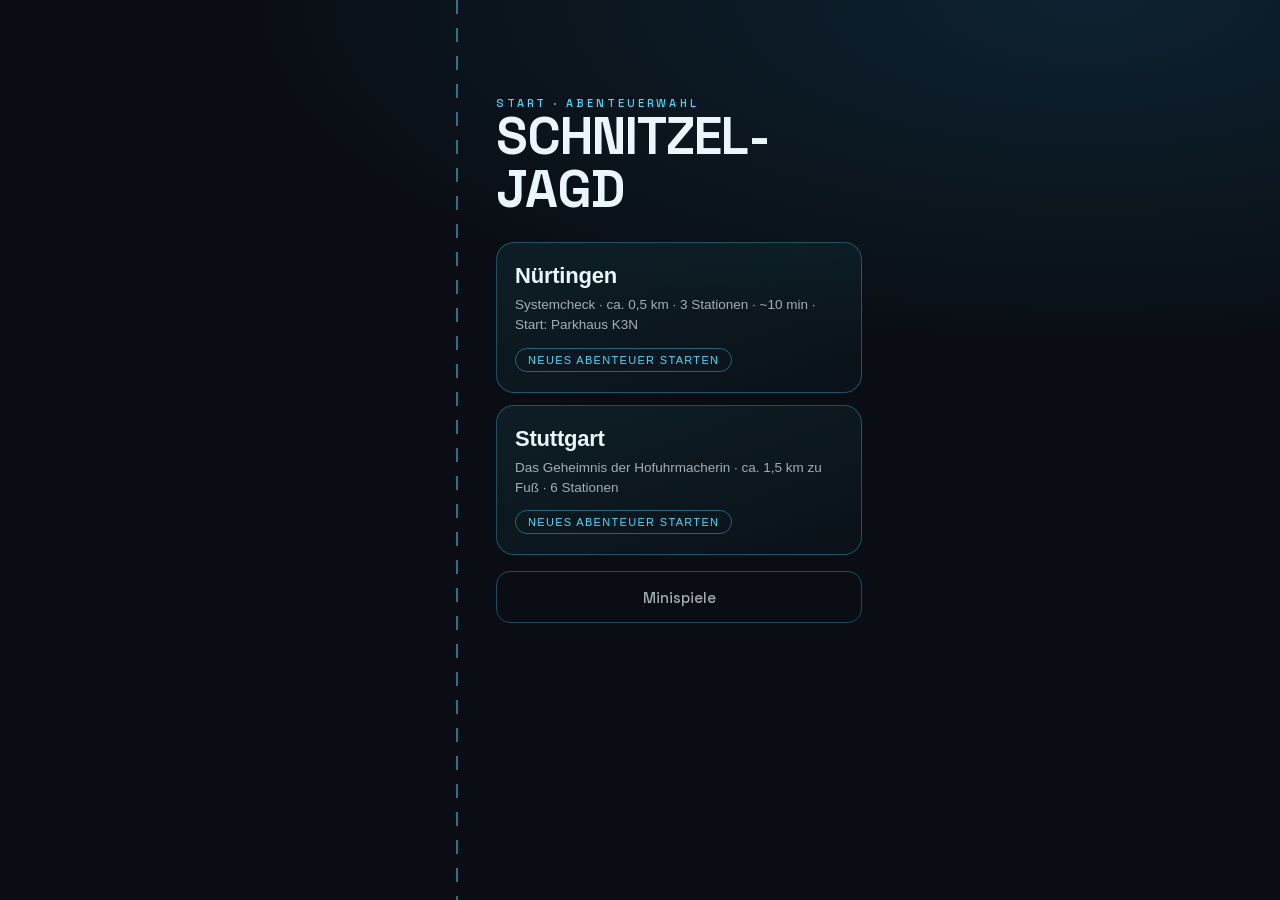
==== index.html @ fed9db00 "Lurch-Golf als drittes Minispiel, Runner heißt jetzt Lurch-Runner Minigolf auf drei Neon-Bahnen mit " ====
<!DOCTYPE html>
<html lang="de">
<head>
  <meta charset="UTF-8">
  <meta name="viewport" content="width=device-width, initial-scale=1.0, viewport-fit=cover">
  <meta name="theme-color" content="#0a0e14">
  <meta name="apple-mobile-web-app-capable" content="yes">
  <meta name="apple-mobile-web-app-status-bar-style" content="black-translucent">
  <meta name="apple-mobile-web-app-title" content="Schnitzeljagd">
  <meta name="robots" content="noindex, nofollow">
  <title>Schnitzeljagd</title>
  <link rel="manifest" href="manifest.webmanifest">
  <link rel="icon" href="icons/icon.svg" type="image/svg+xml">
  <link rel="apple-touch-icon" href="icons/icon-180.png">
  <link rel="stylesheet" href="css/style.css">
</head>
<body>

  <!-- Startbildschirm: Stadt wählen -->
  <section id="screen-start" class="screen active">
    <div class="start-hero">
      <p class="subtitle">Start · Abenteuerwahl</p>
      <h1 id="app-title">Schnitzel&shy;jagd</h1>
    </div>
    <div id="city-list" class="city-list"></div>
    <button id="btn-games" class="btn btn-ghost hidden">Minispiele</button>
  </section>

  <!-- Spielemodus: alle Minispiele frei spielbar -->
  <section id="screen-games" class="screen">
    <div class="start-hero">
      <p class="subtitle">Spielemodus · Freies Spiel</p>
      <h1>Mini&shy;spiele</h1>
    </div>
    <div id="game-list" class="city-list"></div>
    <p class="footnote">Die Spiele laufen hier mit Beispiel-Inhalten. In einer Schnitzeljagd kommen die Inhalte aus der jeweiligen Station.</p>
    <button id="btn-games-back" class="btn btn-ghost">Zurück</button>
  </section>

  <!-- Startcode-Abfrage für verschlüsselte Städte -->
  <section id="screen-code" class="screen">
    <div class="start-hero">
      <div class="start-emblem" aria-hidden="true">
        <svg viewBox="0 0 24 24" fill="none" stroke="currentColor" stroke-width="1.8" stroke-linecap="round" stroke-linejoin="round"><rect x="4" y="11" width="16" height="10" rx="2"/><path d="M8 11V7a4 4 0 0 1 8 0v4"/></svg>
      </div>
      <p class="subtitle" id="code-city-name"></p>
      <h1>Versiegelt</h1>
    </div>
    <div class="riddle-card">
      <div class="riddle-text">Dieses Abenteuer ist mit einem Geheimcode versiegelt. Gib den Startcode ein, den du bekommen hast.</div>
      <input id="code-input" type="text" autocomplete="off" autocapitalize="characters"
             placeholder="Startcode …">
      <button id="btn-code-ok" class="btn btn-primary">Siegel brechen</button>
      <div id="code-feedback" class="riddle-feedback"></div>
    </div>
    <button id="btn-code-back" class="btn btn-ghost">Zurück</button>
  </section>

  <!-- Story-Intro -->
  <section id="screen-intro" class="screen">
    <div class="paper">
      <h2 id="intro-title"></h2>
      <div id="intro-text" class="story-text"></div>
    </div>
    <button id="btn-start-hunt" class="btn btn-primary">Das Abenteuer beginnen</button>
    <button id="btn-back-home" class="btn btn-ghost">Zurück</button>
  </section>

  <!-- Station: hinlaufen + Rätsel -->
  <section id="screen-station" class="screen">
    <header class="hud">
      <button id="btn-menu-home" class="hud-btn" title="Zur Übersicht" aria-label="Zur Übersicht">
        <svg viewBox="0 0 24 24" fill="none" stroke="currentColor" stroke-width="1.8" stroke-linecap="round" stroke-linejoin="round"><path d="M3 10.5 12 3l9 7.5"/><path d="M5 9.5V21h14V9.5"/></svg>
      </button>
      <div class="progress-wrap">
        <div class="progress-label" id="progress-label"></div>
        <div class="progress-bar"><div id="progress-fill"></div></div>
      </div>
      <button id="btn-testmode" class="hud-btn" title="Testmodus" aria-label="Testmodus">
        <svg viewBox="0 0 24 24" fill="none" stroke="currentColor" stroke-width="1.8" stroke-linecap="round" stroke-linejoin="round"><circle cx="12" cy="12" r="3.2"/><path d="M12 2.8v3M12 18.2v3M2.8 12h3M18.2 12h3M5.5 5.5l2.1 2.1M16.4 16.4l2.1 2.1M18.5 5.5l-2.1 2.1M7.6 16.4l-2.1 2.1"/></svg>
      </button>
    </header>
    <div id="emblem-row" class="emblem-row"></div>

    <div class="paper">
      <h2 id="station-title"></h2>
      <div id="station-story" class="story-text"></div>
    </div>

    <!-- Phase 1: Auf dem Weg -->
    <div id="phase-travel" class="phase">
      <div class="compass-card">
        <div class="pulse-ring"></div>
        <div id="distance-display" class="distance">– m</div>
        <div id="gps-status" class="gps-status">Warte auf GPS-Signal …</div>
      </div>
      <button id="btn-arrived-manual" class="btn btn-ghost hidden">Ich stehe am Ziel – weiter zum Rätsel</button>
      <button id="btn-hint" class="btn btn-ghost">Ich brauche einen Tipp</button>
      <div id="hint-box" class="hint-box hidden"></div>
    </div>

    <!-- Phase 2: Angekommen, Rätsel lösen -->
    <div id="phase-riddle" class="phase hidden">
      <div class="arrived-banner">Du bist am Ziel</div>
      <div class="riddle-card">
        <div id="riddle-text" class="riddle-text"></div>
        <div id="choice-buttons" class="choice-buttons hidden"></div>
        <input id="riddle-input" type="text" autocomplete="off" autocapitalize="off"
               placeholder="Deine Antwort …">
        <button id="btn-check" class="btn btn-primary">Antwort prüfen</button>
        <div id="riddle-feedback" class="riddle-feedback"></div>
        <button id="btn-riddle-hint" class="btn btn-ghost">Rätsel-Tipp</button>
        <div id="riddle-hint-box" class="hint-box hidden"></div>
      </div>
    </div>
  </section>

  <!-- Station gelöst: Zwischenstory -->
  <section id="screen-solved" class="screen">
    <div class="solved-emblem" aria-hidden="true">
      <svg viewBox="0 0 24 24" fill="none" stroke="currentColor" stroke-width="1.8" stroke-linecap="round" stroke-linejoin="round"><circle cx="12" cy="12" r="9"/><path d="m8.5 12.5 2.3 2.3 4.7-5"/></svg>
    </div>
    <div class="paper">
      <div id="solved-text" class="story-text"></div>
    </div>
    <div id="solved-photo-slot"></div>
    <button id="btn-next-station" class="btn btn-primary">Weiter geht's</button>
  </section>

  <!-- Finale -->
  <section id="screen-finale" class="screen">
    <div class="finale-emblem" aria-hidden="true">
      <svg viewBox="0 0 24 24" fill="none" stroke="currentColor" stroke-width="1.8" stroke-linecap="round" stroke-linejoin="round"><path d="M5 21V4"/><path d="M5 4h13l-2.5 4L18 12H5"/></svg>
    </div>
    <div class="paper">
      <h2 id="finale-title"></h2>
      <div id="finale-text" class="story-text"></div>
      <div id="finale-personal" class="personal-note hidden"></div>
    </div>
    <div id="finale-photo-slot"></div>
    <button id="btn-album" class="btn btn-ghost">Unser Album</button>
    <button id="btn-cert" class="btn btn-ghost">Urkunde ansehen</button>
    <button id="btn-finish" class="btn btn-primary">Abenteuer abschließen</button>
  </section>

  <!-- Foto-Sektion (wird je nach Screen umgehängt) -->
  <div id="photo-section" class="photo-section hidden">
    <div id="photo-task" class="photo-task"></div>
    <img id="photo-preview" class="photo-preview hidden" alt="Euer Foto">
    <label class="btn btn-ghost photo-btn" for="photo-input">
      <svg viewBox="0 0 24 24" fill="none" stroke="currentColor" stroke-width="1.8" stroke-linecap="round" stroke-linejoin="round"><path d="M4 8h3l2-2.5h6L17 8h3a1 1 0 0 1 1 1v10a1 1 0 0 1-1 1H4a1 1 0 0 1-1-1V9a1 1 0 0 1 1-1Z"/><circle cx="12" cy="14" r="3.4"/></svg>
      Foto aufnehmen
    </label>
    <input id="photo-input" type="file" accept="image/*" capture="environment" hidden>
  </div>

  <!-- Album -->
  <section id="screen-album" class="screen">
    <p class="subtitle" id="album-subtitle"></p>
    <h2 class="album-title">Unser Album</h2>
    <div id="album-grid" class="album-grid"></div>
    <button id="btn-album-download" class="btn btn-ghost hidden">Alle Fotos herunterladen (ZIP)</button>
    <p class="footnote">Die Fotos bleiben nur auf diesem Handy gespeichert.</p>
    <button id="btn-album-back" class="btn btn-primary">Zurück</button>
  </section>

  <!-- Urkunde -->
  <section id="screen-cert" class="screen">
    <div class="cert" id="cert-card">
      <div class="cert-border">
        <div class="cert-emblem" aria-hidden="true">
          <svg viewBox="0 0 24 24" fill="none" stroke="currentColor" stroke-width="1.8" stroke-linecap="round" stroke-linejoin="round"><circle cx="12" cy="9" r="5.5"/><path d="m8.8 13.6-2 6.4 5.2-2.6 5.2 2.6-2-6.4"/></svg>
        </div>
        <div class="cert-heading">Urkunde</div>
        <div class="cert-sub">für das Bestehen der Schnitzeljagd</div>
        <div class="cert-title" id="cert-title"></div>
        <div class="cert-city" id="cert-city"></div>
        <div class="cert-stats" id="cert-stats"></div>
        <div class="cert-emblems" id="cert-emblems"></div>
        <div class="cert-date" id="cert-date"></div>
      </div>
    </div>
    <p class="footnote">Mach einen Screenshot als Andenken</p>
    <button id="btn-cert-back" class="btn btn-primary">Zurück</button>
  </section>

  <!-- Testmodus-Leiste -->
  <div id="testbar" class="testbar hidden">
    <span>Testmodus</span>
    <button id="btn-teleport" class="btn-mini">Zum Ziel teleportieren</button>
    <button id="btn-test-off" class="btn-mini">Aus</button>
  </div>

  <!-- Vollbild-Rahmen für Minispiele -->
  <div id="game-overlay" class="game-overlay hidden" role="dialog" aria-modal="true" aria-label="Minispiel">
    <div class="game-topbar">
      <button id="btn-game-close" class="hud-btn" aria-label="Spiel beenden">
        <svg viewBox="0 0 24 24" fill="none" stroke="currentColor" stroke-width="1.8" stroke-linecap="round" stroke-linejoin="round"><path d="M6 6l12 12M18 6 6 18"/></svg>
      </button>
      <span id="game-status" class="game-status"></span>
    </div>
    <div id="game-host" class="game-host"></div>
    <div id="game-result" class="game-result hidden">
      <p class="subtitle">Geschafft</p>
      <h2 id="game-result-text"></h2>
      <button id="btn-game-again" class="btn btn-primary">Nochmal spielen</button>
      <button id="btn-game-done" class="btn btn-ghost">Zurück zur Auswahl</button>
    </div>
  </div>

  <canvas id="confetti" class="confetti hidden"></canvas>

  <script src="js/crypto.js"></script>
  <script src="games/memory.js"></script>
  <script src="games/runner.js"></script>
  <script src="games/golf.js"></script>
  <script src="js/app.js"></script>
</body>
</html>
---- css/style.css ----
/* ── Schnitzeljagd – Design-System „Neon-Route" ──────────────────
 * Dunkel, technisch-sportlich. Cyan als einziger Akzent,
 * Space Grotesk als einzige Schrift, links die animierte
 * Route-Linie als roter Faden durch alle Screens.
 */

@font-face {
  font-family: 'Space Grotesk';
  src: url('../fonts/space-grotesk.woff2') format('woff2');
  font-weight: 300 700;
  font-style: normal;
  font-display: swap;
}

:root {
  --bg: #0a0e14;
  --cyan: #40dcff;
  --cyan-30: rgba(64, 220, 255, 0.3);
  --cyan-40: rgba(64, 220, 255, 0.4);
  --cyan-50: rgba(64, 220, 255, 0.5);
  --text: #eaf6fb;
  --text-2: rgba(234, 246, 251, 0.68);
  --text-3: rgba(234, 246, 251, 0.42);
  --on-cyan: #04121a;
  --paper: #ffffff;
  --paper-ink: #10151c;
  --paper-ink-2: #4b5865;
  --paper-line: #dde5ec;
  --ok: #4ade80;
  --err: #fb7185;
  --radius-card: 18px;
  --radius-btn: 14px;
}

* { box-sizing: border-box; margin: 0; padding: 0; }

html, body { min-height: 100%; }

body {
  font-family: 'Space Grotesk', -apple-system, sans-serif;
  background: radial-gradient(120% 70% at 85% 0%, #0d2230 0%, var(--bg) 55%) fixed;
  color: var(--text);
  padding: env(safe-area-inset-top) 0 env(safe-area-inset-bottom);
  overflow-x: hidden;
}

/* ── Screens: Route-Linie links, Content rechts eingerückt ── */
.screen {
  display: none;
  position: relative;
  flex-direction: column;
  gap: 16px;
  max-width: 480px;
  margin: 0 auto;
  padding: 28px 18px 90px 96px;
  min-height: 100vh;
}
.screen.active { display: flex; }

/* Die Route: animierte gestrichelte Linie, wandert langsam nach oben */
.screen::before {
  content: '';
  position: absolute;
  left: 56px;
  top: 0;
  bottom: 0;
  width: 2px;
  background-image: linear-gradient(
    to bottom,
    var(--cyan-50) 0, var(--cyan-50) 14px,
    transparent 14px, transparent 28px
  );
  background-size: 2px 28px;
  animation: dashMove 1.4s linear infinite;
  pointer-events: none;
}
@keyframes dashMove {
  to { background-position-y: -28px; }
}

@media (prefers-reduced-motion: reduce) {
  .screen::before, .pulse-ring, .emblem.current { animation: none !important; }
}

/* Einblenden: dezent von unten */
.screen.active > * {
  animation: slideUp 0.45s cubic-bezier(0.16, 1, 0.3, 1) backwards;
}
.screen.active > *:nth-child(2) { animation-delay: 0.05s; }
.screen.active > *:nth-child(3) { animation-delay: 0.10s; }
.screen.active > *:nth-child(4) { animation-delay: 0.15s; }
.screen.active > *:nth-child(n+5) { animation-delay: 0.20s; }
@keyframes slideUp {
  from { opacity: 0; transform: translateY(14px); }
}

.hidden { display: none !important; }

/* ── Typografie ── */
.eyebrow, .subtitle, .progress-label, #album-subtitle {
  font-size: 11px;
  font-weight: 500;
  text-transform: uppercase;
  letter-spacing: 0.28em;
  color: var(--cyan);
}
h1 {
  font-size: clamp(38px, 12.5vw, 52px);
  font-weight: 700;
  text-transform: uppercase;
  letter-spacing: -0.02em;
  line-height: 1.02;
  color: var(--text);
}
h2 { font-size: 20px; font-weight: 700; letter-spacing: -0.01em; }

/* ── Neon-Karten (Grundbaustein) ── */
.city-card, .compass-card, .riddle-card, .hint-box, .photo-section {
  border: 1px solid var(--cyan-30);
  border-radius: var(--radius-card);
  background: linear-gradient(160deg, rgba(64, 220, 255, 0.08), rgba(64, 220, 255, 0.02));
  animation: glowPulse 3s ease-in-out infinite;
}
@keyframes glowPulse {
  0%, 100% { box-shadow: 0 0 14px rgba(64, 220, 255, 0.10), inset 0 0 14px rgba(64, 220, 255, 0.04); }
  50%      { box-shadow: 0 0 26px rgba(64, 220, 255, 0.22), inset 0 0 20px rgba(64, 220, 255, 0.08); }
}

/* ── Start ── */
.start-hero { margin-top: 6vh; }
.start-hero .subtitle { margin-top: 14px; }
.start-emblem { color: var(--cyan); margin-bottom: 18px; }
.start-emblem svg { width: 44px; height: 44px; }

.city-list { display: flex; flex-direction: column; gap: 12px; margin-top: 10px; }

.city-card {
  padding: 20px 18px;
  text-align: left;
  color: var(--text);
  cursor: pointer;
  transition: transform 0.15s ease;
}
.city-card:active { transform: scale(0.98); }
.city-card .city-name { font-weight: 700; font-size: 22px; letter-spacing: -0.01em; }
.city-card .city-tagline { color: var(--text-2); font-size: 13.5px; margin-top: 6px; line-height: 1.5; }
.city-card .city-progress {
  display: inline-block;
  margin-top: 12px;
  padding: 5px 12px;
  border: 1px solid var(--cyan-40);
  border-radius: 999px;
  font-size: 11px;
  font-weight: 500;
  text-transform: uppercase;
  letter-spacing: 0.12em;
  color: var(--cyan);
}

.footnote { color: var(--text-3); font-size: 12.5px; line-height: 1.6; margin-top: auto; }

/* ── Papier: modernes weißes Blatt für Story & Urkunde ── */
.paper {
  background: var(--paper);
  color: var(--paper-ink);
  border: 1px solid var(--paper-line);
  border-radius: var(--radius-card);
  padding: 22px 20px;
  box-shadow: 0 18px 44px rgba(0, 0, 0, 0.5);
}
.paper h2 { margin-bottom: 12px; }
.story-text { font-size: 15px; line-height: 1.7; white-space: pre-line; }

/* ── Buttons ── */
.btn {
  font-family: inherit;
  border: none;
  border-radius: var(--radius-btn);
  min-height: 52px;
  padding: 14px 18px;
  font-size: 16px;
  font-weight: 700;
  cursor: pointer;
  width: 100%;
  transition: transform 0.15s ease, box-shadow 0.15s ease;
}
.btn-primary {
  background: var(--cyan);
  color: var(--on-cyan);
  box-shadow: 0 6px 28px rgba(64, 220, 255, 0.45);
}
.btn-primary:hover { transform: translateY(-2px); box-shadow: 0 10px 36px rgba(64, 220, 255, 0.6); }
.btn-primary:active { transform: translateY(0); }
.btn-ghost {
  background: transparent;
  color: var(--text-2);
  border: 1px solid var(--cyan-30);
  font-weight: 500;
  font-size: 15px;
}
.btn-ghost:hover { border-color: var(--cyan-50); color: var(--text); }

/* ── HUD ── */
.hud { display: flex; align-items: center; gap: 12px; }
.hud-btn {
  background: transparent;
  border: 1px solid var(--cyan-30);
  border-radius: 12px;
  width: 42px;
  height: 42px;
  display: inline-flex;
  align-items: center;
  justify-content: center;
  cursor: pointer;
  color: var(--cyan);
  flex-shrink: 0;
}
.hud-btn svg { width: 20px; height: 20px; }
.progress-wrap { flex: 1; }
.progress-label { margin-bottom: 6px; text-align: center; display: block; }
.progress-bar {
  height: 4px;
  background: rgba(64, 220, 255, 0.12);
  border-radius: 99px;
  overflow: hidden;
}
#progress-fill {
  height: 100%;
  width: 0%;
  background: var(--cyan);
  border-radius: 99px;
  transition: width 0.6s ease;
  box-shadow: 0 0 10px rgba(64, 220, 255, 0.8);
}

/* ── Stations-Punkte auf der Route-Linie ── */
.emblem-row {
  position: absolute;
  left: 56px;
  top: 150px;
  transform: translateX(-50%);
  display: flex;
  flex-direction: column;
  gap: 26px;
  z-index: 1;
}
.emblem {
  width: 13px;
  height: 13px;
  border-radius: 50%;
  border: 2px solid rgba(64, 220, 255, 0.35);
  background: var(--bg);
  transition: all 0.4s ease;
}
.emblem.earned { border-color: var(--cyan); }
.emblem.current {
  width: 17px;
  height: 17px;
  background: var(--cyan);
  border-color: var(--cyan);
  animation: dotPulse 2.2s ease-out infinite;
}
@keyframes dotPulse {
  0%   { box-shadow: 0 0 0 0 rgba(64, 220, 255, 0.5); }
  70%  { box-shadow: 0 0 0 14px rgba(64, 220, 255, 0); }
  100% { box-shadow: 0 0 0 0 rgba(64, 220, 255, 0); }
}

/* ── Kompass / Distanz ── */
.phase { display: flex; flex-direction: column; gap: 14px; }
.compass-card {
  position: relative;
  padding: 32px 16px;
  text-align: center;
  overflow: hidden;
}
.compass-card.near { border-color: rgba(74, 222, 128, 0.5); }
.pulse-ring {
  position: absolute;
  top: 50%; left: 50%;
  width: 140px; height: 140px;
  border: 1.5px solid var(--cyan);
  border-radius: 50%;
  transform: translate(-50%, -50%);
  opacity: 0;
  /* --pulse wird von der App je nach Zielnähe gesetzt: nah = schnell */
  animation: pulse var(--pulse, 2.4s) ease-out infinite;
  pointer-events: none;
}
.compass-card.near .pulse-ring { border-color: var(--ok); }
@keyframes pulse {
  0%   { transform: translate(-50%, -50%) scale(0.4); opacity: 0.55; }
  100% { transform: translate(-50%, -50%) scale(1.6); opacity: 0; }
}
.distance {
  font-size: 48px;
  font-weight: 700;
  letter-spacing: -0.02em;
  color: var(--cyan);
}
.gps-status { color: var(--text-3); font-size: 13px; margin-top: 8px; }

.hint-box {
  animation: none;
  border-left: 2px solid var(--cyan);
  border-radius: 0 var(--radius-card) var(--radius-card) 0;
  padding: 14px 16px;
  font-size: 14.5px;
  line-height: 1.6;
  color: var(--text-2);
}
.hint-box a { color: var(--cyan); }

/* ── Rätsel ── */
.arrived-banner {
  font-size: 11px;
  font-weight: 500;
  text-transform: uppercase;
  letter-spacing: 0.28em;
  color: var(--ok);
  text-align: center;
}
.riddle-card {
  padding: 20px 16px;
  display: flex;
  flex-direction: column;
  gap: 12px;
}
.riddle-text { font-size: 15.5px; line-height: 1.65; color: var(--text); }
#riddle-input, #code-input {
  font-family: inherit;
  background: rgba(64, 220, 255, 0.05);
  border: 1px solid var(--cyan-30);
  border-radius: var(--radius-btn);
  padding: 14px;
  font-size: 16px;
  color: var(--text);
  width: 100%;
}
#riddle-input:focus, #code-input:focus {
  outline: none;
  border-color: var(--cyan);
  box-shadow: 0 0 0 3px rgba(64, 220, 255, 0.18);
}
.riddle-feedback { min-height: 22px; font-size: 14px; text-align: center; }
.riddle-feedback.ok { color: var(--ok); }
.riddle-feedback.err { color: var(--err); }

/* ── Multiple Choice ── */
.choice-buttons { display: flex; flex-direction: column; gap: 10px; }
.btn-choice {
  background: rgba(64, 220, 255, 0.04);
  border: 1px solid var(--cyan-30);
  color: var(--text);
  font-weight: 500;
  font-size: 15px;
  text-align: left;
  min-height: 48px;
}
.btn-choice.choice-ok {
  border-color: var(--ok);
  color: var(--ok);
  box-shadow: 0 0 14px rgba(74, 222, 128, 0.35);
}
.btn-choice.choice-err { border-color: var(--err); color: var(--err); opacity: 0.55; }

/* ── Startcode / Siegel ── */
.seal-break {
  animation: sealBreak 0.7s cubic-bezier(0.36, 0.07, 0.19, 0.97) forwards !important;
}
@keyframes sealBreak {
  0%   { transform: rotate(0); }
  20%  { transform: rotate(-12deg) scale(1.05); }
  40%  { transform: rotate(10deg) scale(1.12); }
  60%  { transform: rotate(-6deg) scale(1.2); filter: drop-shadow(0 0 30px rgba(64, 220, 255, 0.9)); }
  100% { transform: scale(1.6); opacity: 0; filter: drop-shadow(0 0 44px rgba(64, 220, 255, 1)); }
}

/* ── Foto-Momente ── */
.photo-section {
  display: flex;
  flex-direction: column;
  gap: 10px;
  border-style: dashed;
  padding: 16px;
  animation: none;
}
.photo-task { font-size: 14.5px; line-height: 1.55; color: var(--text-2); }
.photo-btn {
  display: inline-flex;
  align-items: center;
  justify-content: center;
  gap: 8px;
  color: var(--cyan);
}
.photo-btn svg { width: 18px; height: 18px; }
.photo-preview {
  width: 100%;
  border-radius: 12px;
  max-height: 320px;
  object-fit: cover;
}

/* ── Album ── */
.album-title { margin-top: 10px; }
.album-grid {
  display: grid;
  grid-template-columns: 1fr 1fr;
  gap: 12px;
}
.album-item {
  background: var(--paper);
  border: 1px solid var(--paper-line);
  border-radius: 12px;
  padding: 7px 7px 9px;
  box-shadow: 0 10px 26px rgba(0, 0, 0, 0.45);
}
.album-item img {
  width: 100%;
  aspect-ratio: 1;
  object-fit: cover;
  border-radius: 8px;
  display: block;
}
.album-item figcaption {
  color: var(--paper-ink);
  font-size: 11.5px;
  font-weight: 500;
  text-align: center;
  margin-top: 6px;
}
.album-download {
  display: block;
  text-align: center;
  font-size: 10.5px;
  font-weight: 500;
  text-transform: uppercase;
  letter-spacing: 0.12em;
  color: var(--paper-ink-2);
  margin-top: 3px;
  text-decoration: none;
}
.album-link {
  background: transparent;
  border: 1px solid var(--cyan-30);
  border-radius: var(--radius-btn);
  padding: 13px;
  font-family: inherit;
  font-size: 14px;
  font-weight: 500;
  color: var(--text-2);
  cursor: pointer;
}

/* ── Gelöst / Finale ── */
.solved-emblem, .finale-emblem {
  color: var(--cyan);
  text-align: left;
  margin-top: 5vh;
  animation: pop 0.5s ease;
}
.solved-emblem svg, .finale-emblem svg { width: 46px; height: 46px; }
@keyframes pop {
  0% { transform: scale(0.3); opacity: 0; }
  70% { transform: scale(1.15); }
  100% { transform: scale(1); opacity: 1; }
}
.personal-note {
  margin-top: 18px;
  padding: 16px;
  border: 1px dashed var(--cyan-40);
  border-radius: 12px;
  font-style: italic;
  font-size: 15.5px;
  line-height: 1.65;
  white-space: pre-line;
  color: var(--paper-ink);
}

/* ── Urkunde: modernes weißes Blatt ── */
.cert {
  background: var(--paper);
  border: 1px solid var(--paper-line);
  border-radius: var(--radius-card);
  padding: 12px;
  box-shadow: 0 18px 44px rgba(0, 0, 0, 0.5);
  margin-top: 3vh;
}
.cert-border {
  border: 1px solid var(--paper-line);
  border-radius: 12px;
  padding: 26px 16px;
  text-align: center;
  color: var(--paper-ink);
  display: flex;
  flex-direction: column;
  gap: 10px;
}
.cert-emblem { color: #0e9cbf; }
.cert-emblem svg { width: 40px; height: 40px; }
.cert-heading {
  font-size: 26px;
  font-weight: 700;
  letter-spacing: 0.12em;
  text-transform: uppercase;
}
.cert-sub { color: #0e9cbf; }
.cert-title { font-size: 18px; font-weight: 700; margin-top: 6px; }
.cert-city {
  font-size: 12px;
  font-weight: 500;
  text-transform: uppercase;
  letter-spacing: 0.2em;
  color: var(--paper-ink-2);
}
.cert-stats { font-size: 14px; line-height: 1.7; margin-top: 8px; color: var(--paper-ink-2); }
.cert-emblems {
  display: flex;
  justify-content: center;
  gap: 8px;
  position: static;
  transform: none;
  flex-direction: row;
  margin-top: 6px;
}
.cert-emblems .emblem {
  width: 12px; height: 12px;
  border-color: #0e9cbf;
  background: #0e9cbf;
  animation: none;
}
.cert-date { font-size: 13px; color: var(--paper-ink-2); margin-top: 4px; }

/* ── Konfetti ── */
.confetti {
  position: fixed;
  inset: 0;
  pointer-events: none;
  z-index: 100;
}

/* ── Minispiele: Vollbild-Rahmen ── */
body.game-open { overflow: hidden; }
.game-overlay {
  position: fixed;
  inset: 0;
  z-index: 80;
  display: flex;
  flex-direction: column;
  background: radial-gradient(120% 70% at 85% 0%, #0d2230 0%, var(--bg) 55%);
  padding: env(safe-area-inset-top) env(safe-area-inset-right)
           env(safe-area-inset-bottom) env(safe-area-inset-left);
  overscroll-behavior: contain;
  animation: slideUp 0.35s cubic-bezier(0.16, 1, 0.3, 1);
}
.game-topbar {
  flex: 0 0 auto;
  display: flex;
  align-items: center;
  gap: 12px;
  padding: 10px 16px 0;
}
.hud-btn svg { pointer-events: none; }
.game-status {
  font-size: 11px;
  font-weight: 500;
  text-transform: uppercase;
  letter-spacing: 0.28em;
  color: var(--text-3);
}
.game-host {
  flex: 1 1 auto;
  min-height: 0;
  position: relative;
}
.game-result {
  position: absolute;
  left: 16px;
  right: 16px;
  bottom: calc(16px + env(safe-area-inset-bottom));
  display: flex;
  flex-direction: column;
  gap: 12px;
  padding: 20px 18px;
  border: 1px solid var(--cyan-30);
  border-radius: var(--radius-card);
  background: rgba(10, 14, 20, 0.96);
  box-shadow: 0 -10px 40px rgba(0, 0, 0, 0.6);
  animation: slideUp 0.4s cubic-bezier(0.16, 1, 0.3, 1);
}
.game-result h2 { color: var(--ok); text-transform: uppercase; letter-spacing: -0.02em; }

/* ── Testmodus ── */
.testbar {
  position: fixed;
  bottom: 0; left: 0; right: 0;
  background: rgba(10, 14, 20, 0.92);
  border-top: 1px solid var(--cyan-30);
  display: flex;
  align-items: center;
  justify-content: center;
  gap: 10px;
  padding: 10px calc(10px + env(safe-area-inset-bottom)) 10px 10px;
  font-size: 11px;
  font-weight: 500;
  text-transform: uppercase;
  letter-spacing: 0.15em;
  color: var(--text-3);
  z-index: 50;
}
.btn-mini {
  font-family: inherit;
  background: transparent;
  color: var(--cyan);
  border: 1px solid var(--cyan-40);
  border-radius: 8px;
  padding: 7px 10px;
  font-size: 11px;
  text-transform: uppercase;
  letter-spacing: 0.1em;
  cursor: pointer;
}
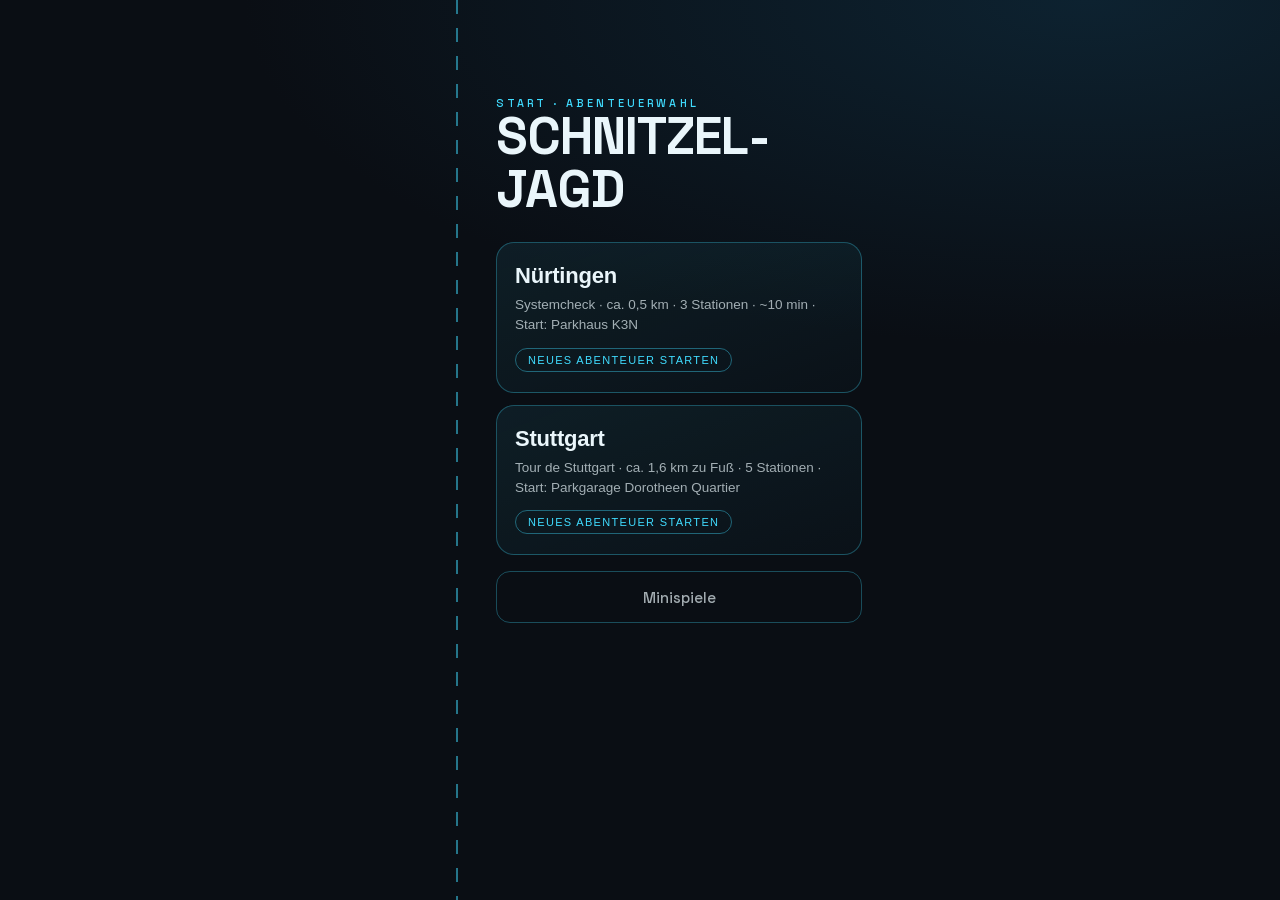
==== commit 070e3050: "Finale-Ziel mit Fußweg-Knopf, datumsfreundliche Startcodes, neue Stuttgart-Texte Neues optionales Fe" ====
--- a/index.html
+++ b/index.html
@@ -12,6 +12,7 @@
   <link rel="manifest" href="manifest.webmanifest">
   <link rel="icon" href="icons/icon.svg" type="image/svg+xml">
   <link rel="apple-touch-icon" href="icons/icon-180.png">
+  <link rel="stylesheet" href="vendor/leaflet/leaflet.css">
   <link rel="stylesheet" href="css/style.css">
 </head>
 <body>
@@ -24,6 +25,7 @@
     </div>
     <div id="city-list" class="city-list"></div>
     <button id="btn-games" class="btn btn-ghost hidden">Minispiele</button>
+    <p id="app-version" class="app-version"></p>
   </section>
 
   <!-- Spielemodus: alle Minispiele frei spielbar -->
@@ -89,7 +91,19 @@
 
     <!-- Phase 1: Auf dem Weg -->
     <div id="phase-travel" class="phase">
-      <div class="compass-card">
+      <!-- Weg-Phase: Karte bis in die Nähe des Ziels -->
+      <div id="map-card" class="map-card hidden">
+        <div id="nav-map" class="nav-map"></div>
+        <div class="map-badge">
+          <span id="map-distance" class="map-distance">– m</span>
+          <span id="map-status" class="map-status">Folge der Karte in den Zielbereich</span>
+        </div>
+        <button id="btn-recenter" class="map-recenter hidden" aria-label="Karte auf mich zentrieren">
+          <svg viewBox="0 0 24 24" fill="none" stroke="currentColor" stroke-width="1.8" stroke-linecap="round" stroke-linejoin="round"><circle cx="12" cy="12" r="3.5"/><path d="M12 2.5v3M12 18.5v3M2.5 12h3M18.5 12h3"/></svg>
+        </button>
+      </div>
+      <!-- Such-Phase: wärmer/kälter -->
+      <div id="compass-card" class="compass-card">
         <div class="pulse-ring"></div>
         <div id="distance-display" class="distance">– m</div>
         <div id="gps-status" class="gps-status">Warte auf GPS-Signal …</div>
@@ -127,6 +141,19 @@
     <button id="btn-next-station" class="btn btn-primary">Weiter geht's</button>
   </section>
 
+  <!-- Spiel-Schritt: Challenge an einer Station (station.challenge) oder
+       Schlussspiel nach der letzten Station (finale.game) -->
+  <section id="screen-lastgame" class="screen">
+    <div class="start-hero">
+      <p id="lastgame-eyebrow" class="subtitle">Finale · Ein letzter Schritt</p>
+    </div>
+    <div class="paper">
+      <h2 id="lastgame-title"></h2>
+      <div id="lastgame-story" class="story-text"></div>
+    </div>
+    <button id="btn-lastgame-start" class="btn btn-primary">Spiel starten</button>
+  </section>
+
   <!-- Finale -->
   <section id="screen-finale" class="screen">
     <div class="finale-emblem" aria-hidden="true">
@@ -137,10 +164,11 @@
       <div id="finale-text" class="story-text"></div>
       <div id="finale-personal" class="personal-note hidden"></div>
     </div>
+    <a id="btn-destination" class="btn btn-primary btn-link hidden" target="_blank" rel="noopener"></a>
     <div id="finale-photo-slot"></div>
     <button id="btn-album" class="btn btn-ghost">Unser Album</button>
     <button id="btn-cert" class="btn btn-ghost">Urkunde ansehen</button>
-    <button id="btn-finish" class="btn btn-primary">Abenteuer abschließen</button>
+    <button id="btn-finish" class="btn btn-ghost">Abenteuer abschließen</button>
   </section>
 
   <!-- Foto-Sektion (wird je nach Screen umgehängt) -->
@@ -187,7 +215,8 @@
   <!-- Testmodus-Leiste -->
   <div id="testbar" class="testbar hidden">
     <span>Testmodus</span>
-    <button id="btn-teleport" class="btn-mini">Zum Ziel teleportieren</button>
+    <button id="btn-step" class="btn-mini">Näher</button>
+    <button id="btn-teleport" class="btn-mini">Zum Ziel</button>
     <button id="btn-test-off" class="btn-mini">Aus</button>
   </div>
 
@@ -210,10 +239,12 @@
 
   <canvas id="confetti" class="confetti hidden"></canvas>
 
+  <script src="vendor/leaflet/leaflet.js"></script>
   <script src="js/crypto.js"></script>
   <script src="games/memory.js"></script>
   <script src="games/runner.js"></script>
   <script src="games/golf.js"></script>
+  <script src="games/sign.js"></script>
   <script src="js/app.js"></script>
 </body>
 </html>
--- a/vendor/leaflet/leaflet.css
+++ b/vendor/leaflet/leaflet.css
@@ -0,0 +1,661 @@
+/* required styles */
+
+.leaflet-pane,
+.leaflet-tile,
+.leaflet-marker-icon,
+.leaflet-marker-shadow,
+.leaflet-tile-container,
+.leaflet-pane > svg,
+.leaflet-pane > canvas,
+.leaflet-zoom-box,
+.leaflet-image-layer,
+.leaflet-layer {
+	position: absolute;
+	left: 0;
+	top: 0;
+	}
+.leaflet-container {
+	overflow: hidden;
+	}
+.leaflet-tile,
+.leaflet-marker-icon,
+.leaflet-marker-shadow {
+	-webkit-user-select: none;
+	   -moz-user-select: none;
+	        user-select: none;
+	  -webkit-user-drag: none;
+	}
+/* Prevents IE11 from highlighting tiles in blue */
+.leaflet-tile::selection {
+	background: transparent;
+}
+/* Safari renders non-retina tile on retina better with this, but Chrome is worse */
+.leaflet-safari .leaflet-tile {
+	image-rendering: -webkit-optimize-contrast;
+	}
+/* hack that prevents hw layers "stretching" when loading new tiles */
+.leaflet-safari .leaflet-tile-container {
+	width: 1600px;
+	height: 1600px;
+	-webkit-transform-origin: 0 0;
+	}
+.leaflet-marker-icon,
+.leaflet-marker-shadow {
+	display: block;
+	}
+/* .leaflet-container svg: reset svg max-width decleration shipped in Joomla! (joomla.org) 3.x */
+/* .leaflet-container img: map is broken in FF if you have max-width: 100% on tiles */
+.leaflet-container .leaflet-overlay-pane svg {
+	max-width: none !important;
+	max-height: none !important;
+	}
+.leaflet-container .leaflet-marker-pane img,
+.leaflet-container .leaflet-shadow-pane img,
+.leaflet-container .leaflet-tile-pane img,
+.leaflet-container img.leaflet-image-layer,
+.leaflet-container .leaflet-tile {
+	max-width: none !important;
+	max-height: none !important;
+	width: auto;
+	padding: 0;
+	}
+
+.leaflet-container img.leaflet-tile {
+	/* See: https://bugs.chromium.org/p/chromium/issues/detail?id=600120 */
+	mix-blend-mode: plus-lighter;
+}
+
+.leaflet-container.leaflet-touch-zoom {
+	-ms-touch-action: pan-x pan-y;
+	touch-action: pan-x pan-y;
+	}
+.leaflet-container.leaflet-touch-drag {
+	-ms-touch-action: pinch-zoom;
+	/* Fallback for FF which doesn't support pinch-zoom */
+	touch-action: none;
+	touch-action: pinch-zoom;
+}
+.leaflet-container.leaflet-touch-drag.leaflet-touch-zoom {
+	-ms-touch-action: none;
+	touch-action: none;
+}
+.leaflet-container {
+	-webkit-tap-highlight-color: transparent;
+}
+.leaflet-container a {
+	-webkit-tap-highlight-color: rgba(51, 181, 229, 0.4);
+}
+.leaflet-tile {
+	filter: inherit;
+	visibility: hidden;
+	}
+.leaflet-tile-loaded {
+	visibility: inherit;
+	}
+.leaflet-zoom-box {
+	width: 0;
+	height: 0;
+	-moz-box-sizing: border-box;
+	     box-sizing: border-box;
+	z-index: 800;
+	}
+/* workaround for https://bugzilla.mozilla.org/show_bug.cgi?id=888319 */
+.leaflet-overlay-pane svg {
+	-moz-user-select: none;
+	}
+
+.leaflet-pane         { z-index: 400; }
+
+.leaflet-tile-pane    { z-index: 200; }
+.leaflet-overlay-pane { z-index: 400; }
+.leaflet-shadow-pane  { z-index: 500; }
+.leaflet-marker-pane  { z-index: 600; }
+.leaflet-tooltip-pane   { z-index: 650; }
+.leaflet-popup-pane   { z-index: 700; }
+
+.leaflet-map-pane canvas { z-index: 100; }
+.leaflet-map-pane svg    { z-index: 200; }
+
+.leaflet-vml-shape {
+	width: 1px;
+	height: 1px;
+	}
+.lvml {
+	behavior: url(#default#VML);
+	display: inline-block;
+	position: absolute;
+	}
+
+
+/* control positioning */
+
+.leaflet-control {
+	position: relative;
+	z-index: 800;
+	pointer-events: visiblePainted; /* IE 9-10 doesn't have auto */
+	pointer-events: auto;
+	}
+.leaflet-top,
+.leaflet-bottom {
+	position: absolute;
+	z-index: 1000;
+	pointer-events: none;
+	}
+.leaflet-top {
+	top: 0;
+	}
+.leaflet-right {
+	right: 0;
+	}
+.leaflet-bottom {
+	bottom: 0;
+	}
+.leaflet-left {
+	left: 0;
+	}
+.leaflet-control {
+	float: left;
+	clear: both;
+	}
+.leaflet-right .leaflet-control {
+	float: right;
+	}
+.leaflet-top .leaflet-control {
+	margin-top: 10px;
+	}
+.leaflet-bottom .leaflet-control {
+	margin-bottom: 10px;
+	}
+.leaflet-left .leaflet-control {
+	margin-left: 10px;
+	}
+.leaflet-right .leaflet-control {
+	margin-right: 10px;
+	}
+
+
+/* zoom and fade animations */
+
+.leaflet-fade-anim .leaflet-popup {
+	opacity: 0;
+	-webkit-transition: opacity 0.2s linear;
+	   -moz-transition: opacity 0.2s linear;
+	        transition: opacity 0.2s linear;
+	}
+.leaflet-fade-anim .leaflet-map-pane .leaflet-popup {
+	opacity: 1;
+	}
+.leaflet-zoom-animated {
+	-webkit-transform-origin: 0 0;
+	    -ms-transform-origin: 0 0;
+	        transform-origin: 0 0;
+	}
+svg.leaflet-zoom-animated {
+	will-change: transform;
+}
+
+.leaflet-zoom-anim .leaflet-zoom-animated {
+	-webkit-transition: -webkit-transform 0.25s cubic-bezier(0,0,0.25,1);
+	   -moz-transition:    -moz-transform 0.25s cubic-bezier(0,0,0.25,1);
+	        transition:         transform 0.25s cubic-bezier(0,0,0.25,1);
+	}
+.leaflet-zoom-anim .leaflet-tile,
+.leaflet-pan-anim .leaflet-tile {
+	-webkit-transition: none;
+	   -moz-transition: none;
+	        transition: none;
+	}
+
+.leaflet-zoom-anim .leaflet-zoom-hide {
+	visibility: hidden;
+	}
+
+
+/* cursors */
+
+.leaflet-interactive {
+	cursor: pointer;
+	}
+.leaflet-grab {
+	cursor: -webkit-grab;
+	cursor:    -moz-grab;
+	cursor:         grab;
+	}
+.leaflet-crosshair,
+.leaflet-crosshair .leaflet-interactive {
+	cursor: crosshair;
+	}
+.leaflet-popup-pane,
+.leaflet-control {
+	cursor: auto;
+	}
+.leaflet-dragging .leaflet-grab,
+.leaflet-dragging .leaflet-grab .leaflet-interactive,
+.leaflet-dragging .leaflet-marker-draggable {
+	cursor: move;
+	cursor: -webkit-grabbing;
+	cursor:    -moz-grabbing;
+	cursor:         grabbing;
+	}
+
+/* marker & overlays interactivity */
+.leaflet-marker-icon,
+.leaflet-marker-shadow,
+.leaflet-image-layer,
+.leaflet-pane > svg path,
+.leaflet-tile-container {
+	pointer-events: none;
+	}
+
+.leaflet-marker-icon.leaflet-interactive,
+.leaflet-image-layer.leaflet-interactive,
+.leaflet-pane > svg path.leaflet-interactive,
+svg.leaflet-image-layer.leaflet-interactive path {
+	pointer-events: visiblePainted; /* IE 9-10 doesn't have auto */
+	pointer-events: auto;
+	}
+
+/* visual tweaks */
+
+.leaflet-container {
+	background: #ddd;
+	outline-offset: 1px;
+	}
+.leaflet-container a {
+	color: #0078A8;
+	}
+.leaflet-zoom-box {
+	border: 2px dotted #38f;
+	background: rgba(255,255,255,0.5);
+	}
+
+
+/* general typography */
+.leaflet-container {
+	font-family: "Helvetica Neue", Arial, Helvetica, sans-serif;
+	font-size: 12px;
+	font-size: 0.75rem;
+	line-height: 1.5;
+	}
+
+
+/* general toolbar styles */
+
+.leaflet-bar {
+	box-shadow: 0 1px 5px rgba(0,0,0,0.65);
+	border-radius: 4px;
+	}
+.leaflet-bar a {
+	background-color: #fff;
+	border-bottom: 1px solid #ccc;
+	width: 26px;
+	height: 26px;
+	line-height: 26px;
+	display: block;
+	text-align: center;
+	text-decoration: none;
+	color: black;
+	}
+.leaflet-bar a,
+.leaflet-control-layers-toggle {
+	background-position: 50% 50%;
+	background-repeat: no-repeat;
+	display: block;
+	}
+.leaflet-bar a:hover,
+.leaflet-bar a:focus {
+	background-color: #f4f4f4;
+	}
+.leaflet-bar a:first-child {
+	border-top-left-radius: 4px;
+	border-top-right-radius: 4px;
+	}
+.leaflet-bar a:last-child {
+	border-bottom-left-radius: 4px;
+	border-bottom-right-radius: 4px;
+	border-bottom: none;
+	}
+.leaflet-bar a.leaflet-disabled {
+	cursor: default;
+	background-color: #f4f4f4;
+	color: #bbb;
+	}
+
+.leaflet-touch .leaflet-bar a {
+	width: 30px;
+	height: 30px;
+	line-height: 30px;
+	}
+.leaflet-touch .leaflet-bar a:first-child {
+	border-top-left-radius: 2px;
+	border-top-right-radius: 2px;
+	}
+.leaflet-touch .leaflet-bar a:last-child {
+	border-bottom-left-radius: 2px;
+	border-bottom-right-radius: 2px;
+	}
+
+/* zoom control */
+
+.leaflet-control-zoom-in,
+.leaflet-control-zoom-out {
+	font: bold 18px 'Lucida Console', Monaco, monospace;
+	text-indent: 1px;
+	}
+
+.leaflet-touch .leaflet-control-zoom-in, .leaflet-touch .leaflet-control-zoom-out  {
+	font-size: 22px;
+	}
+
+
+/* layers control */
+
+.leaflet-control-layers {
+	box-shadow: 0 1px 5px rgba(0,0,0,0.4);
+	background: #fff;
+	border-radius: 5px;
+	}
+.leaflet-control-layers-toggle {
+	background-image: url(images/layers.png);
+	width: 36px;
+	height: 36px;
+	}
+.leaflet-retina .leaflet-control-layers-toggle {
+	background-image: url(images/layers-2x.png);
+	background-size: 26px 26px;
+	}
+.leaflet-touch .leaflet-control-layers-toggle {
+	width: 44px;
+	height: 44px;
+	}
+.leaflet-control-layers .leaflet-control-layers-list,
+.leaflet-control-layers-expanded .leaflet-control-layers-toggle {
+	display: none;
+	}
+.leaflet-control-layers-expanded .leaflet-control-layers-list {
+	display: block;
+	position: relative;
+	}
+.leaflet-control-layers-expanded {
+	padding: 6px 10px 6px 6px;
+	color: #333;
+	background: #fff;
+	}
+.leaflet-control-layers-scrollbar {
+	overflow-y: scroll;
+	overflow-x: hidden;
+	padding-right: 5px;
+	}
+.leaflet-control-layers-selector {
+	margin-top: 2px;
+	position: relative;
+	top: 1px;
+	}
+.leaflet-control-layers label {
+	display: block;
+	font-size: 13px;
+	font-size: 1.08333em;
+	}
+.leaflet-control-layers-separator {
+	height: 0;
+	border-top: 1px solid #ddd;
+	margin: 5px -10px 5px -6px;
+	}
+
+/* Default icon URLs */
+.leaflet-default-icon-path { /* used only in path-guessing heuristic, see L.Icon.Default */
+	background-image: url(images/marker-icon.png);
+	}
+
+
+/* attribution and scale controls */
+
+.leaflet-container .leaflet-control-attribution {
+	background: #fff;
+	background: rgba(255, 255, 255, 0.8);
+	margin: 0;
+	}
+.leaflet-control-attribution,
+.leaflet-control-scale-line {
+	padding: 0 5px;
+	color: #333;
+	line-height: 1.4;
+	}
+.leaflet-control-attribution a {
+	text-decoration: none;
+	}
+.leaflet-control-attribution a:hover,
+.leaflet-control-attribution a:focus {
+	text-decoration: underline;
+	}
+.leaflet-attribution-flag {
+	display: inline !important;
+	vertical-align: baseline !important;
+	width: 1em;
+	height: 0.6669em;
+	}
+.leaflet-left .leaflet-control-scale {
+	margin-left: 5px;
+	}
+.leaflet-bottom .leaflet-control-scale {
+	margin-bottom: 5px;
+	}
+.leaflet-control-scale-line {
+	border: 2px solid #777;
+	border-top: none;
+	line-height: 1.1;
+	padding: 2px 5px 1px;
+	white-space: nowrap;
+	-moz-box-sizing: border-box;
+	     box-sizing: border-box;
+	background: rgba(255, 255, 255, 0.8);
+	text-shadow: 1px 1px #fff;
+	}
+.leaflet-control-scale-line:not(:first-child) {
+	border-top: 2px solid #777;
+	border-bottom: none;
+	margin-top: -2px;
+	}
+.leaflet-control-scale-line:not(:first-child):not(:last-child) {
+	border-bottom: 2px solid #777;
+	}
+
+.leaflet-touch .leaflet-control-attribution,
+.leaflet-touch .leaflet-control-layers,
+.leaflet-touch .leaflet-bar {
+	box-shadow: none;
+	}
+.leaflet-touch .leaflet-control-layers,
+.leaflet-touch .leaflet-bar {
+	border: 2px solid rgba(0,0,0,0.2);
+	background-clip: padding-box;
+	}
+
+
+/* popup */
+
+.leaflet-popup {
+	position: absolute;
+	text-align: center;
+	margin-bottom: 20px;
+	}
+.leaflet-popup-content-wrapper {
+	padding: 1px;
+	text-align: left;
+	border-radius: 12px;
+	}
+.leaflet-popup-content {
+	margin: 13px 24px 13px 20px;
+	line-height: 1.3;
+	font-size: 13px;
+	font-size: 1.08333em;
+	min-height: 1px;
+	}
+.leaflet-popup-content p {
+	margin: 17px 0;
+	margin: 1.3em 0;
+	}
+.leaflet-popup-tip-container {
+	width: 40px;
+	height: 20px;
+	position: absolute;
+	left: 50%;
+	margin-top: -1px;
+	margin-left: -20px;
+	overflow: hidden;
+	pointer-events: none;
+	}
+.leaflet-popup-tip {
+	width: 17px;
+	height: 17px;
+	padding: 1px;
+
+	margin: -10px auto 0;
+	pointer-events: auto;
+
+	-webkit-transform: rotate(45deg);
+	   -moz-transform: rotate(45deg);
+	    -ms-transform: rotate(45deg);
+	        transform: rotate(45deg);
+	}
+.leaflet-popup-content-wrapper,
+.leaflet-popup-tip {
+	background: white;
+	color: #333;
+	box-shadow: 0 3px 14px rgba(0,0,0,0.4);
+	}
+.leaflet-container a.leaflet-popup-close-button {
+	position: absolute;
+	top: 0;
+	right: 0;
+	border: none;
+	text-align: center;
+	width: 24px;
+	height: 24px;
+	font: 16px/24px Tahoma, Verdana, sans-serif;
+	color: #757575;
+	text-decoration: none;
+	background: transparent;
+	}
+.leaflet-container a.leaflet-popup-close-button:hover,
+.leaflet-container a.leaflet-popup-close-button:focus {
+	color: #585858;
+	}
+.leaflet-popup-scrolled {
+	overflow: auto;
+	}
+
+.leaflet-oldie .leaflet-popup-content-wrapper {
+	-ms-zoom: 1;
+	}
+.leaflet-oldie .leaflet-popup-tip {
+	width: 24px;
+	margin: 0 auto;
+
+	-ms-filter: "progid:DXImageTransform.Microsoft.Matrix(M11=0.70710678, M12=0.70710678, M21=-0.70710678, M22=0.70710678)";
+	filter: progid:DXImageTransform.Microsoft.Matrix(M11=0.70710678, M12=0.70710678, M21=-0.70710678, M22=0.70710678);
+	}
+
+.leaflet-oldie .leaflet-control-zoom,
+.leaflet-oldie .leaflet-control-layers,
+.leaflet-oldie .leaflet-popup-content-wrapper,
+.leaflet-oldie .leaflet-popup-tip {
+	border: 1px solid #999;
+	}
+
+
+/* div icon */
+
+.leaflet-div-icon {
+	background: #fff;
+	border: 1px solid #666;
+	}
+
+
+/* Tooltip */
+/* Base styles for the element that has a tooltip */
+.leaflet-tooltip {
+	position: absolute;
+	padding: 6px;
+	background-color: #fff;
+	border: 1px solid #fff;
+	border-radius: 3px;
+	color: #222;
+	white-space: nowrap;
+	-webkit-user-select: none;
+	-moz-user-select: none;
+	-ms-user-select: none;
+	user-select: none;
+	pointer-events: none;
+	box-shadow: 0 1px 3px rgba(0,0,0,0.4);
+	}
+.leaflet-tooltip.leaflet-interactive {
+	cursor: pointer;
+	pointer-events: auto;
+	}
+.leaflet-tooltip-top:before,
+.leaflet-tooltip-bottom:before,
+.leaflet-tooltip-left:before,
+.leaflet-tooltip-right:before {
+	position: absolute;
+	pointer-events: none;
+	border: 6px solid transparent;
+	background: transparent;
+	content: "";
+	}
+
+/* Directions */
+
+.leaflet-tooltip-bottom {
+	margin-top: 6px;
+}
+.leaflet-tooltip-top {
+	margin-top: -6px;
+}
+.leaflet-tooltip-bottom:before,
+.leaflet-tooltip-top:before {
+	left: 50%;
+	margin-left: -6px;
+	}
+.leaflet-tooltip-top:before {
+	bottom: 0;
+	margin-bottom: -12px;
+	border-top-color: #fff;
+	}
+.leaflet-tooltip-bottom:before {
+	top: 0;
+	margin-top: -12px;
+	margin-left: -6px;
+	border-bottom-color: #fff;
+	}
+.leaflet-tooltip-left {
+	margin-left: -6px;
+}
+.leaflet-tooltip-right {
+	margin-left: 6px;
+}
+.leaflet-tooltip-left:before,
+.leaflet-tooltip-right:before {
+	top: 50%;
+	margin-top: -6px;
+	}
+.leaflet-tooltip-left:before {
+	right: 0;
+	margin-right: -12px;
+	border-left-color: #fff;
+	}
+.leaflet-tooltip-right:before {
+	left: 0;
+	margin-left: -12px;
+	border-right-color: #fff;
+	}
+
+/* Printing */
+
+@media print {
+	/* Prevent printers from removing background-images of controls. */
+	.leaflet-control {
+		-webkit-print-color-adjust: exact;
+		print-color-adjust: exact;
+		}
+	}
--- a/css/style.css
+++ b/css/style.css
@@ -158,6 +158,14 @@
 }
 
 .footnote { color: var(--text-3); font-size: 12.5px; line-height: 1.6; margin-top: auto; }
+.app-version {
+  margin-top: auto;
+  font-size: 11px;
+  font-weight: 500;
+  text-transform: uppercase;
+  letter-spacing: 0.28em;
+  color: var(--text-3);
+}
 
 /* ── Papier: modernes weißes Blatt für Story & Urkunde ── */
 .paper {
@@ -184,6 +192,12 @@
   width: 100%;
   transition: transform 0.15s ease, box-shadow 0.15s ease;
 }
+.btn-link {
+  display: flex;
+  align-items: center;
+  justify-content: center;
+  text-decoration: none;
+}
 .btn-primary {
   background: var(--cyan);
   color: var(--on-cyan);
@@ -539,6 +553,74 @@
   z-index: 100;
 }
 
+/* ── Navigationskarte (Weg-Phase) ──
+ * Bricht links aus der Einrückung aus, damit die Karte die volle Breite
+ * nutzt; OSM-Kacheln werden per Filter dunkel eingefärbt.
+ */
+.map-card {
+  position: relative;
+  margin-left: -78px;
+  height: 340px;
+  border: 1px solid var(--cyan-30);
+  border-radius: var(--radius-card);
+  overflow: hidden;
+  background: var(--bg);
+  animation: glowPulse 3s ease-in-out infinite;
+}
+.nav-map { position: absolute; inset: 0; background: var(--bg); }
+.nav-map .leaflet-tile-pane {
+  filter: invert(1) hue-rotate(180deg) brightness(0.82) contrast(0.92) saturate(0.6);
+}
+.nav-map .leaflet-control-attribution {
+  background: rgba(10, 14, 20, 0.78);
+  color: var(--text-3);
+  font-family: inherit;
+  font-size: 9.5px;
+}
+.nav-map .leaflet-control-attribution a { color: var(--cyan); }
+.map-badge {
+  position: absolute;
+  top: 10px;
+  left: 10px;
+  right: 60px;
+  z-index: 500;
+  display: flex;
+  flex-direction: column;
+  gap: 2px;
+  padding: 10px 12px;
+  border: 1px solid var(--cyan-30);
+  border-radius: 14px;
+  background: rgba(10, 14, 20, 0.86);
+  pointer-events: none;
+}
+.map-distance {
+  font-size: 24px;
+  font-weight: 700;
+  letter-spacing: -0.02em;
+  color: var(--cyan);
+  line-height: 1.1;
+}
+.map-status { font-size: 12.5px; color: var(--text-2); line-height: 1.35; }
+.map-recenter {
+  position: absolute;
+  top: 10px;
+  right: 10px;
+  z-index: 500;
+  width: 42px;
+  height: 42px;
+  display: inline-flex;
+  align-items: center;
+  justify-content: center;
+  border: 1px solid var(--cyan-30);
+  border-radius: 12px;
+  background: rgba(10, 14, 20, 0.86);
+  color: var(--cyan);
+  cursor: pointer;
+}
+.map-recenter svg { width: 20px; height: 20px; }
+.gps-status.warmer { color: var(--ok); }
+.gps-status.colder { color: var(--err); }
+
 /* ── Minispiele: Vollbild-Rahmen ── */
 body.game-open { overflow: hidden; }
 .game-overlay {
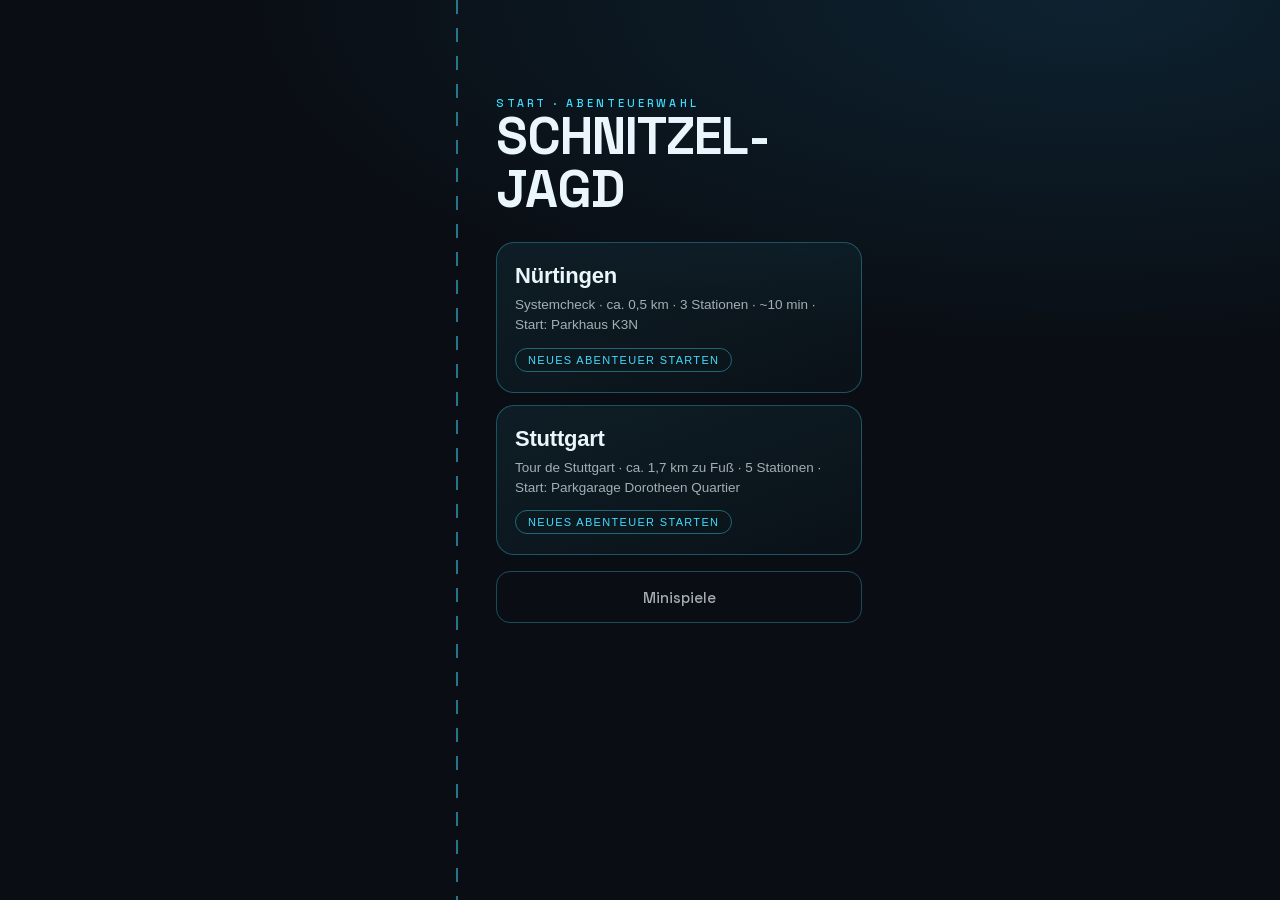
==== commit f4c4830c: "Persönliche Nachricht im eigenen Rahmen mit optionalem Herz, neue Stuttgart-Texte Co-Authored-By: Cl" ====
--- a/index.html
+++ b/index.html
@@ -137,7 +137,6 @@
     <div class="paper">
       <div id="solved-text" class="story-text"></div>
     </div>
-    <div id="solved-photo-slot"></div>
     <button id="btn-next-station" class="btn btn-primary">Weiter geht's</button>
   </section>
 
@@ -162,25 +161,38 @@
     <div class="paper">
       <h2 id="finale-title"></h2>
       <div id="finale-text" class="story-text"></div>
-      <div id="finale-personal" class="personal-note hidden"></div>
-    </div>
+    </div>
+    <div id="finale-personal" class="personal-card hidden">
+      <svg id="personal-heart" class="personal-heart hidden" viewBox="0 0 24 24" aria-hidden="true" stroke-linejoin="round"><path d="M12 20.3s-7.4-4.5-9.1-9.2C1.7 7.6 4 4.6 7.2 4.6c2 0 3.6 1.1 4.8 2.8 1.2-1.7 2.8-2.8 4.8-2.8 3.2 0 5.5 3 4.3 6.5-1.7 4.7-9.1 9.2-9.1 9.2Z"/></svg>
+      <p id="personal-text" class="personal-text"></p>
+      <p id="personal-sub" class="personal-sub hidden"></p>
+    </div>
+    <button id="finale-photos" class="finale-photos hidden" aria-label="Unser Album öffnen"></button>
     <a id="btn-destination" class="btn btn-primary btn-link hidden" target="_blank" rel="noopener"></a>
-    <div id="finale-photo-slot"></div>
     <button id="btn-album" class="btn btn-ghost">Unser Album</button>
     <button id="btn-cert" class="btn btn-ghost">Urkunde ansehen</button>
     <button id="btn-finish" class="btn btn-ghost">Abenteuer abschließen</button>
   </section>
 
-  <!-- Foto-Sektion (wird je nach Screen umgehängt) -->
-  <div id="photo-section" class="photo-section hidden">
-    <div id="photo-task" class="photo-task"></div>
-    <img id="photo-preview" class="photo-preview hidden" alt="Euer Foto">
-    <label class="btn btn-ghost photo-btn" for="photo-input">
+  <!-- Foto-Moment: eigener Schritt nach dem Rätsel (station.photoTask) -->
+  <section id="screen-photo" class="screen">
+    <div class="start-hero">
+      <p id="photo-eyebrow" class="subtitle">Foto-Moment</p>
+    </div>
+    <div class="paper">
+      <h2>Foto-Moment</h2>
+      <div id="photo-task" class="story-text"></div>
+      <img id="photo-preview" class="photo-preview hidden" alt="Euer Foto">
+      <div id="photo-status" class="photo-status hidden"></div>
+    </div>
+    <label id="btn-photo-take" class="btn btn-primary photo-btn" for="photo-input">
       <svg viewBox="0 0 24 24" fill="none" stroke="currentColor" stroke-width="1.8" stroke-linecap="round" stroke-linejoin="round"><path d="M4 8h3l2-2.5h6L17 8h3a1 1 0 0 1 1 1v10a1 1 0 0 1-1 1H4a1 1 0 0 1-1-1V9a1 1 0 0 1 1-1Z"/><circle cx="12" cy="14" r="3.4"/></svg>
-      Foto aufnehmen
+      <span id="photo-take-label">Foto aufnehmen</span>
     </label>
-    <input id="photo-input" type="file" accept="image/*" capture="environment" hidden>
-  </div>
+    <input id="photo-input" type="file" accept="image/*" capture="user" hidden>
+    <button id="btn-photo-next" class="btn btn-primary hidden">Weiter</button>
+    <button id="btn-photo-skip" class="btn-plain">Ohne Foto weiter</button>
+  </section>
 
   <!-- Album -->
   <section id="screen-album" class="screen">
--- a/css/style.css
+++ b/css/style.css
@@ -28,6 +28,8 @@
   --paper-line: #dde5ec;
   --ok: #4ade80;
   --err: #fb7185;
+  --heart: #ff5fa2;
+  --heart-30: rgba(255, 95, 162, 0.3);
   --radius-card: 18px;
   --radius-btn: 14px;
 }
@@ -79,7 +81,7 @@
 }
 
 @media (prefers-reduced-motion: reduce) {
-  .screen::before, .pulse-ring, .emblem.current { animation: none !important; }
+  .screen::before, .pulse-ring, .emblem.current, .personal-heart { animation: none !important; }
 }
 
 /* Einblenden: dezent von unten */
@@ -115,7 +117,7 @@
 h2 { font-size: 20px; font-weight: 700; letter-spacing: -0.01em; }
 
 /* ── Neon-Karten (Grundbaustein) ── */
-.city-card, .compass-card, .riddle-card, .hint-box, .photo-section {
+.city-card, .compass-card, .riddle-card, .hint-box {
   border: 1px solid var(--cyan-30);
   border-radius: var(--radius-card);
   background: linear-gradient(160deg, rgba(64, 220, 255, 0.08), rgba(64, 220, 255, 0.02));
@@ -391,28 +393,51 @@
 }
 
 /* ── Foto-Momente ── */
-.photo-section {
-  display: flex;
-  flex-direction: column;
-  gap: 10px;
-  border-style: dashed;
-  padding: 16px;
-  animation: none;
-}
-.photo-task { font-size: 14.5px; line-height: 1.55; color: var(--text-2); }
 .photo-btn {
   display: inline-flex;
   align-items: center;
   justify-content: center;
+  gap: 10px;
+}
+.photo-btn svg { width: 22px; height: 22px; }
+.photo-btn.btn-ghost { color: var(--cyan); }
+.photo-preview {
+  display: block;
+  width: 100%;
+  margin-top: 16px;
+  border-radius: 12px;
+  max-height: 360px;
+  object-fit: cover;
+}
+.photo-status { margin-top: 12px; font-size: 14px; font-weight: 500; line-height: 1.5; }
+.btn-plain {
+  font-family: inherit;
+  background: none;
+  border: none;
+  padding: 8px;
+  font-size: 13.5px;
+  color: var(--text-3);
+  text-decoration: underline;
+  text-underline-offset: 3px;
+  cursor: pointer;
+}
+
+/* Fotostreifen im Finale (tippen öffnet das Album) */
+.finale-photos {
+  display: flex;
   gap: 8px;
-  color: var(--cyan);
-}
-.photo-btn svg { width: 18px; height: 18px; }
-.photo-preview {
-  width: 100%;
-  border-radius: 12px;
-  max-height: 320px;
+  padding: 0;
+  border: none;
+  background: none;
+  cursor: pointer;
+}
+.finale-photos img {
+  flex: 1 1 0;
+  min-width: 0;
+  aspect-ratio: 3 / 4;
   object-fit: cover;
+  border-radius: 10px;
+  border: 1px solid var(--cyan-30);
 }
 
 /* ── Album ── */
@@ -479,17 +504,44 @@
   70% { transform: scale(1.15); }
   100% { transform: scale(1); opacity: 1; }
 }
-.personal-note {
-  margin-top: 18px;
-  padding: 16px;
-  border: 1px dashed var(--cyan-40);
-  border-radius: 12px;
-  font-style: italic;
-  font-size: 15.5px;
-  line-height: 1.65;
+/* Persönliche Nachricht im Finale, optional mit leuchtendem Herz */
+.personal-card {
+  display: flex;
+  flex-direction: column;
+  align-items: center;
+  gap: 10px;
+  padding: 26px 20px 22px;
+  text-align: center;
+  border: 1px solid var(--heart-30);
+  border-radius: var(--radius-card);
+  background: rgba(255, 95, 162, 0.05);
+}
+.personal-heart {
+  width: 68px;
+  height: 68px;
+  margin-bottom: 4px;
+  fill: rgba(255, 95, 162, 0.16);
+  stroke: var(--heart);
+  stroke-width: 1.5;
+  filter: drop-shadow(0 0 4px var(--heart)) drop-shadow(0 0 16px rgba(255, 95, 162, 0.7));
+  animation: heartbeat 1.6s ease-in-out infinite;
+}
+@keyframes heartbeat {
+  0%, 100% { transform: scale(1); }
+  14% { transform: scale(1.12); }
+  28% { transform: scale(1); }
+  42% { transform: scale(1.07); }
+  70% { transform: scale(1); }
+}
+.personal-text {
+  font-size: 22px;
+  font-weight: 700;
+  line-height: 1.3;
+  letter-spacing: -0.01em;
   white-space: pre-line;
-  color: var(--paper-ink);
-}
+  color: var(--text);
+}
+.personal-sub { font-size: 13.5px; line-height: 1.5; color: var(--text-2); }
 
 /* ── Urkunde: modernes weißes Blatt ── */
 .cert {
